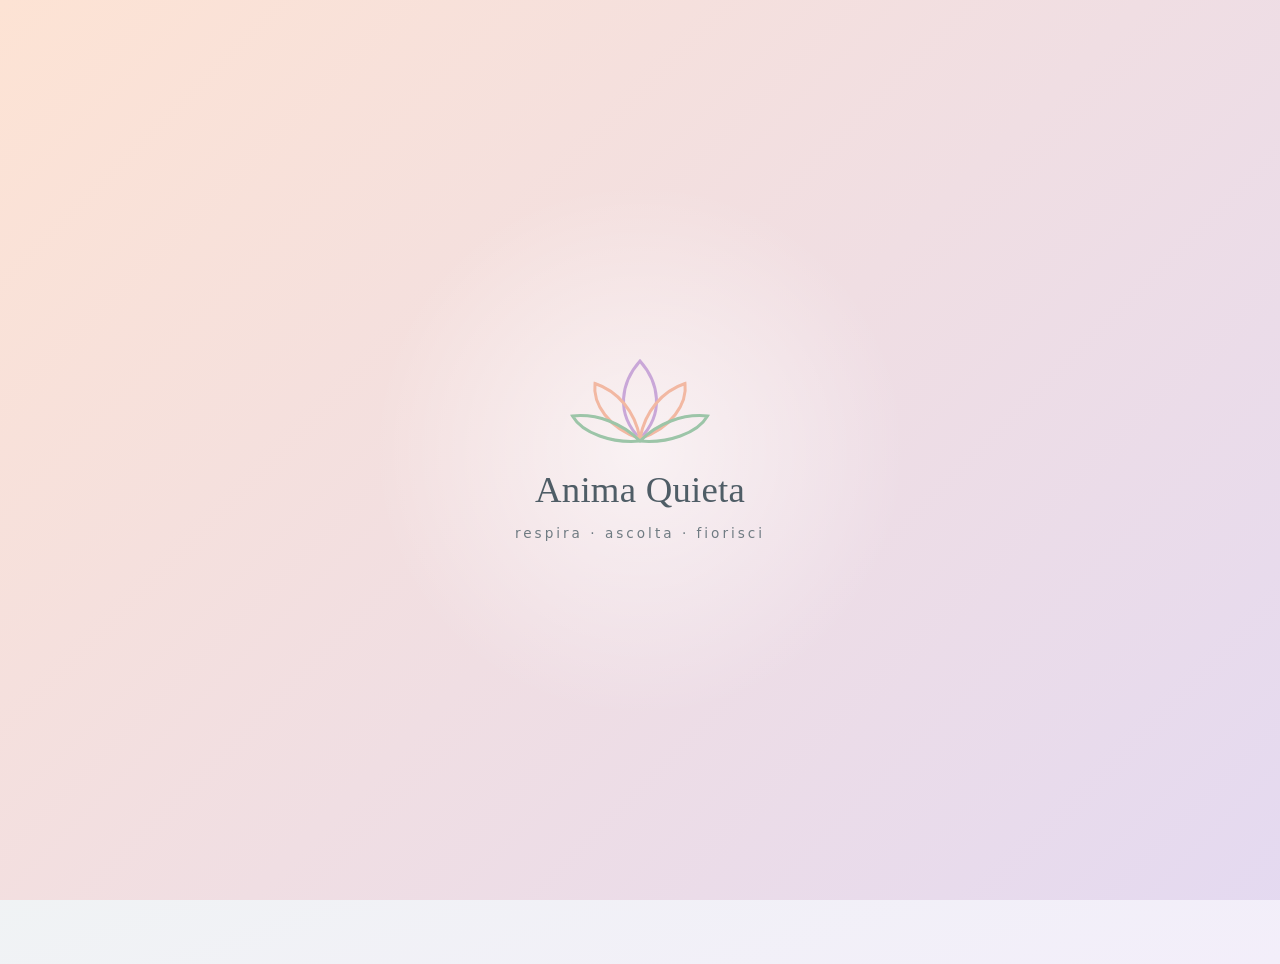
==== index.html @ 66c874cc "Anima Quieta v1" ====
<!doctype html>
<html lang="it">
<head>
<meta charset="utf-8">
<meta name="viewport" content="width=device-width,initial-scale=1,viewport-fit=cover">
<title>Anima Quieta · di Alessio</title>
<meta name="description" content="Meditazione, musiche rilassanti e consigli saggi. Gratis, senza pubblicità, senza raccolta dati.">
<meta name="theme-color" content="#cfe3d4">
<link rel="manifest" href="manifest.webmanifest">
<link rel="icon" href="icons/icon.svg" type="image/svg+xml">
<link rel="apple-touch-icon" href="icons/icon-192.png">
<link rel="stylesheet" href="style.css">
</head>
<body>
<div id="splash" aria-hidden="true">
  <div class="sp-glow"></div>
  <svg class="sp-lotus" viewBox="0 0 120 80"><g fill="none" stroke-width="2.4" stroke-linecap="round">
    <path class="pt" d="M60 70 C40 50 45 25 60 8 C75 25 80 50 60 70Z" stroke="#c9a7d8"/>
    <path class="pt" d="M60 70 C35 62 22 42 24 26 C42 32 56 48 60 70Z" stroke="#f2b8a2"/>
    <path class="pt" d="M60 70 C85 62 98 42 96 26 C78 32 64 48 60 70Z" stroke="#f2b8a2"/>
    <path class="pt" d="M60 72 C38 74 14 66 6 52 C26 50 46 58 60 72Z" stroke="#9cc5a8"/>
    <path class="pt" d="M60 72 C82 74 106 66 114 52 C94 50 74 58 60 72Z" stroke="#9cc5a8"/></g></svg>
  <h1 class="sp-title">Anima Quieta</h1>
  <p class="sp-sub">respira · ascolta · fiorisci</p>
</div>

<div id="scene" aria-hidden="true"></div>
<canvas id="particles" aria-hidden="true"></canvas>
<div id="sweep" aria-hidden="true"></div>

<header class="top">
  <button class="brand" data-go="home" aria-label="Home"><img src="icons/icon.svg" alt=""><span>Anima Quieta</span></button>
  <button id="musicBtn" class="round" aria-pressed="false" aria-label="Musica di sottofondo"><span class="ico">♪</span><span class="lbl">Musica</span></button>
</header>

<main id="views">
<!-- HOME -->
<section class="view" id="v-home" data-scene="alba">
  <div class="hero">
    <p class="hello" id="hello">Buongiorno</p>
    <h2>Benvenuto nel tuo angolo di pace</h2>
    <p class="lead">Prenditi un momento. Qui trovi meditazione, respiro, musiche rilassanti e parole gentili.</p>
  </div>
  <div class="daily card c-peach stag">
    <h3>🌿 Consiglio del giorno</h3>
    <p id="dailyTip"></p>
  </div>
  <nav class="grid">
    <button class="tile c-sage stag" data-go="medita"><span class="em">🧘</span><b>Meditazione</b><small>Basi, posizioni, guide</small></button>
    <button class="tile c-sky stag" data-go="respiro"><span class="em">🌬️</span><b>Respiro guidato</b><small>4-7-8, quadrato, pancia</small></button>
    <button class="tile c-lav stag" data-go="musica"><span class="em">🎶</span><b>Musiche rilassanti</b><small>Spa, pioggia, onde…</small></button>
    <button class="tile c-rose stag" data-go="consiglio"><span class="em">💬</span><b>Chiedi un consiglio</b><small>Una parola amica</small></button>
    <button class="tile c-peach stag wide" data-go="chisono"><span class="em">🌸</span><b>Chi sono</b><small>Alessio · poesia, fotografia, benessere</small></button>
  </nav>
</section>

<!-- MEDITAZIONE -->
<section class="view" id="v-medita" data-scene="loto" hidden>
  <h2 class="ttl stag">Meditazione</h2>
  <div class="tabs stag" role="tablist">
    <button class="on" data-tab="m-cos">Cos'è</button><button data-tab="m-basi">Primi passi</button><button data-tab="m-pos">Posizioni</button><button data-tab="m-guide">Guide</button><button data-tab="m-err">Errori e consigli</button>
  </div>
  <div class="tab on" id="m-cos">
    <div class="card c-sage stag"><h3>Che cos'è la meditazione</h3>
    <p>Meditare significa <b>allenare l'attenzione</b>: scegli un punto su cui appoggiarla (di solito il respiro) e, ogni volta che la mente si allontana, la riporti lì con gentilezza.</p>
    <p>Non serve "svuotare la mente" né credere in qualcosa di particolare. È un'abitudine semplice, come curare un giardino: pochi minuti al giorno, con costanza.</p></div>
    <div class="card c-sky stag"><h3>Cosa può darti</h3><ul class="dots">
    <li>Più calma e meno tensione nei momenti difficili.</li><li>Più consapevolezza di pensieri ed emozioni.</li><li>Un aiuto a rilassarsi prima di dormire.</li><li>Più presenza nelle cose di tutti i giorni.</li></ul>
    <p class="note">I benefici variano da persona a persona. La meditazione non sostituisce le cure mediche o psicologiche.</p></div>
  </div>
  <div class="tab" id="m-basi">
    <div class="card c-lav stag"><h3>La tua prima meditazione, passo passo</h3><ol class="steps">
    <li><b>Scegli un posto tranquillo</b> e spegni le notifiche.</li>
    <li><b>Siediti comodo</b> su una sedia o un cuscino, schiena dritta ma morbida, spalle rilassate.</li>
    <li><b>Metti un timer</b> di 5 minuti, così non pensi all'orologio.</li>
    <li><b>Chiudi gli occhi</b> o abbassa lo sguardo verso il pavimento.</li>
    <li><b>Ascolta il respiro</b> naturale: l'aria che entra e che esce dal naso, la pancia che si muove.</li>
    <li><b>Quando ti distrai</b> (succederà tante volte, è normale), nota "sto pensando" e torna al respiro, senza giudicarti.</li>
    <li><b>Alla fine</b>, fai un respiro profondo, muovi mani e piedi e riapri gli occhi piano.</li></ol>
    <p>Ripeti ogni giorno, meglio alla stessa ora. Dopo una o due settimane puoi passare a 10 minuti.</p></div>
  </div>
  <div class="tab" id="m-pos"><div id="postures"></div></div>
  <div class="tab" id="m-guide">
    <p class="lead stag">Meditazioni brevi da seguire. Premi "Inizia": le frasi cambiano da sole.</p>
    <div id="guides"></div>
  </div>
  <div class="tab" id="m-err">
    <div class="card c-rose stag"><h3>Errori comuni</h3><ul class="dots">
    <li><b>Voler fermare i pensieri.</b> I pensieri arrivano sempre: l'esercizio è accorgersene e tornare.</li>
    <li><b>Giudicarsi.</b> "Non sono capace" è solo un altro pensiero. Lascialo passare.</li>
    <li><b>Esagerare con la durata.</b> Meglio 5 minuti ogni giorno che un'ora una volta al mese.</li>
    <li><b>Forzare la postura.</b> Se fa male, cambia posizione. La sedia va benissimo.</li>
    <li><b>Controllare il respiro troppo.</b> Nella meditazione di base il respiro è naturale, non forzato.</li>
    <li><b>Aspettarsi esperienze speciali.</b> La pace arriva in modo semplice e graduale.</li></ul></div>
    <div class="card c-sage stag"><h3>Consigli utili</h3><ul class="dots">
    <li>Medita prima di colazione o la sera prima di dormire.</li><li>Crea un piccolo angolo: un cuscino, una pianta, una candela (mai lasciarla accesa da sola).</li>
    <li>Usa la musica dell'app a volume basso, se ti aiuta.</li><li>Tieni un diario: due righe su come ti senti dopo.</li>
    <li>Se durante la meditazione emergono emozioni molto forti o ricordi dolorosi, fermati con gentilezza e, se serve, parlane con un professionista.</li>
    <li>Con le tecniche di respiro, se ti gira la testa torna a respirare normalmente.</li></ul></div>
  </div>
</section>

<!-- RESPIRO -->
<section class="view" id="v-respiro" data-scene="cielo" hidden>
  <h2 class="ttl stag">Respiro guidato</h2>
  <div class="tabs stag" id="breathTabs">
    <button class="on" data-br="478">4-7-8</button><button data-br="box">Respiro quadrato</button><button data-br="dia">Diaframmatico</button>
  </div>
  <p class="lead stag" id="brDesc"></p>
  <div class="breath stag">
    <div class="ring r1"></div><div class="ring r2"></div>
    <div id="bcircle"><span id="bphase">Pronto</span><small id="bcount"></small></div>
  </div>
  <div class="row stag"><button class="btn primary" id="bStart">Inizia</button><span id="bCycles" class="muted"></span></div>
  <p class="note stag">Respira senza sforzo. Se senti giramenti di testa o fastidio, fermati e torna al respiro normale. In gravidanza o con problemi respiratori o cardiaci, chiedi prima al medico per le pause lunghe (4-7-8).</p>
</section>

<!-- MUSICA -->
<section class="view" id="v-musica" data-scene="mare" hidden>
  <h2 class="ttl stag">Musiche rilassanti</h2>
  <p class="lead stag">Suoni creati dal vivo sul tuo telefono: nessun download, funzionano anche offline.</p>
  <div id="ambList" class="amb"></div>
  <div class="card c-sky stag">
    <h3>⏳ Timer</h3>
    <div class="chips" id="timerChips"><button data-min="0" class="on">Nessuno</button><button data-min="10">10 min</button><button data-min="20">20 min</button><button data-min="30">30 min</button><button data-min="60">60 min</button></div>
    <p class="muted" id="timerLeft"></p>
    <label class="vol">Volume <input type="range" id="vol" min="0" max="100" value="70"></label>
  </div>
</section>

<!-- CONSIGLIO -->
<section class="view" id="v-consiglio" data-scene="bosco" hidden>
  <h2 class="ttl stag">Chiedi un consiglio</h2>
  <p class="lead stag">Scrivi cosa hai nel cuore. Ti risponderò con una parola amica.</p>
  <form id="askForm" class="ask stag"><label for="q" class="sr">La tua domanda</label>
    <textarea id="q" rows="3" placeholder="Es. Mi sento in ansia per il lavoro, cosa posso fare?"></textarea>
    <button class="btn primary" type="submit">Chiedi 🌿</button></form>
  <div class="chips stag" id="suggest"></div>
  <div id="answer" class="card c-rose answer" hidden><p class="topic" id="aTopic"></p><p id="aText"></p>
    <div class="row"><button class="btn" id="another">Un altro consiglio</button><button class="btn ghost" id="copyA">Copia</button></div></div>
  <div class="row stag"><button class="btn ghost" id="randomTip">✨ Sorprendimi</button></div>
</section>

<!-- CHI SONO -->
<section class="view" id="v-chisono" data-scene="prato" hidden>
  <h2 class="ttl stag">Chi sono</h2>
  <div class="card c-peach stag bio">
    <div class="avatar" aria-hidden="true">A</div>
    <h3>Ciao, sono Alessio 🌿</h3>
    <p>Scrivo poesie e libri: ho pubblicato due libri, nati dal desiderio di dare parole a ciò che si sente nel silenzio.</p>
    <p>Sono fotografo e cerco la bellezza nei dettagli della natura: una foglia, la luce dell'alba, il mare che respira.</p>
    <p>La spiritualità e la meditazione fanno parte della mia vita ogni giorno. Mi occupo anche di benessere fisico, fitness e alimentazione consapevole, perché corpo e anima crescono insieme.</p>
    <p>Ho creato <b>Anima Quieta</b> come un piccolo rifugio gratuito, per chiunque abbia bisogno di una pausa e di una parola gentile.</p>
  </div>
  <a class="btn tiktok stag" href="https://www.tiktok.com/@a_g.auren" target="_blank" rel="noopener">♪ Seguimi su TikTok · @a_g.auren</a>
  <div class="card c-lav stag"><h3>Contatti</h3>
    <p>Per informazioni puoi contattarmi via email:</p>
    <a class="btn" href="mailto:aleg.auren@gmail.com">✉️ aleg.auren@gmail.com</a>
    <a class="btn wa" href="https://wa.me/qr/L4SHBNHXK6KGN1" target="_blank" rel="noopener">💬 Scrivimi su WhatsApp</a>
  </div>
  <div class="card c-sage stag"><h3>Privacy</h3>
    <p>Anima Quieta non raccoglie dati personali: niente registrazione, niente pubblicità, niente tracciamento. Le domande che scrivi restano sul tuo telefono e non vengono inviate a nessuno. Le tue preferenze (per esempio il volume) sono salvate solo sul dispositivo.</p>
    <p class="muted">Il sito è ospitato su GitHub Pages, che come ogni server può trattare in modo tecnico l'indirizzo IP per farlo funzionare. I link a TikTok, WhatsApp ed email aprono servizi esterni con le loro regole.</p></div>
  <p class="muted center">Anima Quieta · gratuita per sempre · v1.0</p>
</section>
</main>

<nav class="bottom" aria-label="Sezioni">
  <button data-go="home" class="on"><span>🏡</span>Home</button>
  <button data-go="medita"><span>🧘</span>Medita</button>
  <button data-go="respiro"><span>🌬️</span>Respira</button>
  <button data-go="musica"><span>🎶</span>Suoni</button>
  <button data-go="consiglio"><span>💬</span>Consiglio</button>
</nav>
<script src="advice.js"></script>
<script src="audio.js"></script>
<script src="app.js"></script>
</body>
</html>
---- style.css ----
:root{--sage:#cfe3d4;--sage2:#8fb89a;--lav:#e3d9f2;--lav2:#a98fd0;--peach:#fde3d4;--peach2:#e9a07f;--sky:#d6ebf7;--sky2:#7fb3d6;--rose:#f8dbe3;--rose2:#d9879f;--ink:#3e4a52;--muted:#6f7b82;--r:22px}
*{box-sizing:border-box;-webkit-tap-highlight-color:transparent}
html,body{margin:0}
body{font-family:"Nunito","Segoe UI",system-ui,-apple-system,sans-serif;color:var(--ink);background:linear-gradient(160deg,#fbf6ef,#eef6f1 40%,#f3eefa);min-height:100vh;font-size:17px;line-height:1.55;overflow-x:hidden}
h1,h2,h3{font-family:Georgia,"Times New Roman",serif;font-weight:500;letter-spacing:.2px}
a{color:#5d7fa0}
.sr{position:absolute;width:1px;height:1px;overflow:hidden;clip:rect(0 0 0 0)}
button{font:inherit;color:inherit;cursor:pointer}
:focus-visible{outline:3px solid var(--lav2);outline-offset:2px}

/* splash */
#splash{position:fixed;inset:0;z-index:100;display:flex;flex-direction:column;align-items:center;justify-content:center;background:linear-gradient(135deg,#fde3d4,#e3d9f2 35%,#d6ebf7 70%,#cfe3d4);background-size:300% 300%;animation:grad 6s ease infinite;transition:opacity 1s ease,filter 1s ease}
#splash.out{opacity:0;filter:blur(12px);pointer-events:none}
.sp-glow{position:absolute;width:60vmin;height:60vmin;border-radius:50%;background:radial-gradient(circle,#fff9 0,#fff0 70%);animation:breathe 4s ease-in-out infinite}
.sp-lotus{width:150px;position:relative}
.pt{stroke-dasharray:220;stroke-dashoffset:220;animation:draw 2.2s ease forwards}
.pt:nth-child(2),.pt:nth-child(3){animation-delay:.3s}.pt:nth-child(4),.pt:nth-child(5){animation-delay:.6s}
.sp-title{font-size:2.3rem;margin:.6rem 0 0;opacity:0;animation:rise 1.2s .9s ease forwards;color:#4f5d66}
.sp-sub{opacity:0;animation:rise 1.2s 1.3s ease forwards;color:var(--muted);letter-spacing:3px;font-size:.85rem;margin:.3rem}
@keyframes draw{to{stroke-dashoffset:0}}
@keyframes rise{from{opacity:0;transform:translateY(14px)}to{opacity:1;transform:none}}
@keyframes grad{0%,100%{background-position:0 50%}50%{background-position:100% 50%}}
@keyframes breathe{0%,100%{transform:scale(.9);opacity:.7}50%{transform:scale(1.08);opacity:1}}

/* scene parallax */
#scene{position:fixed;inset:0;z-index:0;pointer-events:none;overflow:hidden}
#scene .sc{position:absolute;inset:0;opacity:0;transition:opacity 1.4s ease}
#scene .sc.on{opacity:1}
#scene .ly{position:absolute;left:-5%;width:110%;bottom:0;will-change:transform}
#scene .sky{position:absolute;inset:0}
#scene .sun{position:absolute;border-radius:50%;filter:blur(1px);animation:breathe 9s ease-in-out infinite}
#scene .cloud{position:absolute;height:28px;border-radius:30px;background:#fff8;filter:blur(4px);animation:drift 60s linear infinite}
@keyframes drift{from{transform:translateX(-30vw)}to{transform:translateX(130vw)}}
.wave{animation:sway 9s ease-in-out infinite alternate}
@keyframes sway{from{transform:translateX(-2%)}to{transform:translateX(2%)}}
#particles{position:fixed;inset:0;z-index:1;pointer-events:none}
#sweep{position:fixed;inset:0;z-index:60;pointer-events:none;overflow:hidden}
#sweep i{position:absolute;left:-60px;font-style:normal;font-size:28px;animation:sweep 1.3s cubic-bezier(.4,.1,.3,1) forwards;opacity:.9}
@keyframes sweep{0%{transform:translate(0,0) rotate(0)}100%{transform:translate(120vw,-25vh) rotate(540deg);opacity:0}}

/* layout */
.top{position:sticky;top:0;z-index:20;display:flex;justify-content:space-between;align-items:center;padding:calc(10px + env(safe-area-inset-top)) 16px 10px;backdrop-filter:blur(10px);background:#ffffff70}
.brand{display:flex;align-items:center;gap:8px;border:0;background:none;font-family:Georgia,serif;font-size:1.15rem}
.brand img{width:34px;height:34px;border-radius:10px}
.round{border:0;border-radius:30px;padding:8px 14px;background:#fff;box-shadow:0 4px 14px #a98fd033;display:flex;gap:6px;align-items:center}
.round[aria-pressed=true]{background:linear-gradient(135deg,var(--lav),var(--sky))}
.round[aria-pressed=true] .ico{animation:breathe 2s infinite}
main{position:relative;z-index:5;max-width:640px;margin:0 auto;padding:6px 16px 110px;min-height:80vh}
.view{animation:vin .8s cubic-bezier(.2,.7,.2,1) both}
.view.leaving{animation:vout .45s ease forwards}
@keyframes vin{from{opacity:0;transform:translateY(24px) scale(.98);filter:blur(8px)}to{opacity:1;transform:none;filter:none}}
@keyframes vout{to{opacity:0;transform:translateX(-30px) scale(.98);filter:blur(8px)}}
.stag{opacity:0;animation:rise .7s ease forwards;animation-delay:calc(var(--i,0)*80ms + .15s)}
.hero{padding:20px 4px 6px}
.hello{margin:0;color:var(--sage2);font-weight:700;letter-spacing:1px}
.hero h2{font-size:1.9rem;margin:.2rem 0;line-height:1.2}
.lead{color:var(--muted)}
.ttl{font-size:2rem;margin:16px 4px 10px}
.card{border-radius:var(--r);padding:16px 18px;margin:14px 0;background:#ffffffb8;backdrop-filter:blur(6px);box-shadow:0 8px 24px #7f9aa522;border:1px solid #fff}
.card h3{margin:.1rem 0 .5rem;font-size:1.3rem}
.c-sage{background:linear-gradient(135deg,#ffffffd0,#cfe3d4c0)}.c-lav{background:linear-gradient(135deg,#ffffffd0,#e3d9f2c0)}.c-peach{background:linear-gradient(135deg,#ffffffd0,#fde3d4c0)}.c-sky{background:linear-gradient(135deg,#ffffffd0,#d6ebf7c0)}.c-rose{background:linear-gradient(135deg,#ffffffd0,#f8dbe3c0)}
.grid{display:grid;grid-template-columns:1fr 1fr;gap:12px;margin-top:8px}
.tile{border:1px solid #fff;border-radius:var(--r);padding:16px 14px;text-align:left;display:flex;flex-direction:column;gap:2px;min-height:128px;box-shadow:0 8px 22px #7f9aa522;transition:transform .35s ease,box-shadow .35s}
.tile.wide{grid-column:span 2;min-height:90px}
.tile .em{font-size:1.9rem;animation:float 5s ease-in-out infinite}
.tile:nth-child(2) .em{animation-delay:-1s}.tile:nth-child(3) .em{animation-delay:-2s}.tile:nth-child(4) .em{animation-delay:-3s}
.tile small{color:var(--muted)}
.tile:hover,.card:hover{transform:translateY(-3px) scale(1.01);box-shadow:0 14px 30px #7f9aa533}
.tile:active,.btn:active{transform:scale(.97)}
@keyframes float{0%,100%{transform:translateY(0) rotate(-3deg)}50%{transform:translateY(-6px) rotate(3deg)}}
.card{transition:transform .4s ease,box-shadow .4s}
.daily{animation:rise .7s .1s ease forwards,glow 6s ease-in-out 1s infinite}
@keyframes glow{0%,100%{box-shadow:0 8px 24px #e9a07f22}50%{box-shadow:0 8px 34px #e9a07f55}}
.tabs{display:flex;gap:8px;overflow-x:auto;padding:4px 2px 8px;scrollbar-width:none}
.tabs button,.chips button{flex:none;border:1px solid #fff;background:#ffffffa0;border-radius:30px;padding:8px 14px;transition:all .3s}
.tabs button.on,.chips button.on{background:linear-gradient(135deg,var(--sage),var(--sky));box-shadow:0 4px 12px #8fb89a44;font-weight:700}
.tab{display:none}.tab.on{display:block;animation:vin .6s ease both}
.chips{display:flex;flex-wrap:wrap;gap:8px;margin:10px 0}
.dots li,.steps li{margin:.4rem 0}
.note{font-size:.88rem;color:var(--muted);background:#ffffff90;border-radius:14px;padding:10px 12px}
.muted{color:var(--muted);font-size:.92rem}.center{text-align:center}
.btn{display:inline-flex;align-items:center;justify-content:center;gap:6px;border:0;border-radius:30px;padding:12px 20px;background:#fff;box-shadow:0 4px 14px #7f9aa533;text-decoration:none;color:var(--ink);font-weight:700;margin:4px 6px 4px 0;transition:transform .25s}
.btn.primary{background:linear-gradient(135deg,#a8d3b5,#b9a6e0);color:#fff;text-shadow:0 1px 2px #0002}
.btn.ghost{background:#ffffff90}
.btn.tiktok{background:linear-gradient(135deg,#25f4ee55,#fe2c5555),#fff;width:100%;margin:6px 0}
.btn.wa{background:#dff5e3}
.row{display:flex;align-items:center;flex-wrap:wrap;gap:6px;margin:10px 0}
/* postures */
.pos{display:flex;gap:14px;align-items:center}
.pos svg{flex:none;width:96px;height:96px;background:#ffffffa0;border-radius:18px}
.pos svg .fig{animation:breathe 5s ease-in-out infinite;transform-origin:50% 70%}
/* guides */
.gtext{min-height:3.2em;font-family:Georgia,serif;font-size:1.15rem;transition:opacity .6s}
.gtext.fade{opacity:0}
.prog{height:6px;border-radius:6px;background:#fff;overflow:hidden}.prog i{display:block;height:100%;width:0;background:linear-gradient(90deg,var(--sage2),var(--lav2));transition:width .5s}
/* breath */
.breath{position:relative;height:300px;display:flex;align-items:center;justify-content:center;margin:10px 0}
.ring{position:absolute;width:250px;height:250px;border-radius:50%;border:2px solid #ffffffb0;animation:breathe 6s ease-in-out infinite}
.ring.r2{width:290px;height:290px;animation-delay:-3s;opacity:.6}
#bcircle{width:130px;height:130px;border-radius:50%;background:radial-gradient(circle at 35% 30%,#fff,#cfe3d4 40%,#b9a6e0);box-shadow:0 0 40px #b9a6e077,inset 0 0 20px #fff8;display:flex;flex-direction:column;align-items:center;justify-content:center;transform:scale(1);transition-property:transform;transition-timing-function:ease-in-out}
#bphase{font-weight:700;font-size:1.05rem}#bcount{font-size:1.5rem}
/* music */
.amb{display:grid;grid-template-columns:1fr 1fr;gap:12px}
.amb button{border:1px solid #fff;border-radius:var(--r);padding:16px;text-align:left;min-height:100px;box-shadow:0 8px 22px #7f9aa522;transition:transform .3s}
.amb button.on{outline:3px solid #fff;box-shadow:0 0 0 6px #b9a6e055,0 10px 30px #b9a6e055}
.amb button.on .em{animation:breathe 2.5s infinite}
.amb .em{font-size:1.8rem;display:block}
.vol{display:flex;gap:10px;align-items:center}.vol input{flex:1;accent-color:var(--lav2)}
/* ask */
.ask textarea{width:100%;border:1px solid #fff;border-radius:18px;padding:14px;font:inherit;background:#ffffffd0;resize:vertical;box-shadow:inset 0 2px 6px #0000000a}
.ask .btn{margin-top:8px}
.answer{animation:vin .7s ease both}
.answer .topic{margin:0;color:var(--rose2);font-weight:700;font-size:.85rem;letter-spacing:1px;text-transform:uppercase}
#aText{font-family:Georgia,serif;font-size:1.2rem}
/* bio */
.bio .avatar{width:72px;height:72px;border-radius:50%;display:flex;align-items:center;justify-content:center;font:2rem Georgia,serif;color:#fff;background:linear-gradient(135deg,var(--peach2),var(--lav2),var(--sky2));animation:breathe 6s infinite;float:right;margin-left:10px}
/* bottom nav */
.bottom{position:fixed;bottom:0;left:0;right:0;z-index:30;display:flex;justify-content:space-around;padding:6px 4px calc(6px + env(safe-area-inset-bottom));background:#ffffffc8;backdrop-filter:blur(12px);border-top:1px solid #fff}
.bottom button{border:0;background:none;display:flex;flex-direction:column;align-items:center;font-size:.72rem;padding:4px 6px;border-radius:14px;color:var(--muted);transition:all .3s}
.bottom button span{font-size:1.3rem;transition:transform .3s}
.bottom button.on{color:var(--ink);background:linear-gradient(135deg,var(--sage),var(--lav))}
.bottom button.on span{transform:translateY(-2px) scale(1.12)}
@media (prefers-reduced-motion:reduce){*,*::before,*::after{animation-duration:.01ms!important;animation-iteration-count:1!important;transition-duration:.01ms!important}.stag{opacity:1}#particles{display:none}}
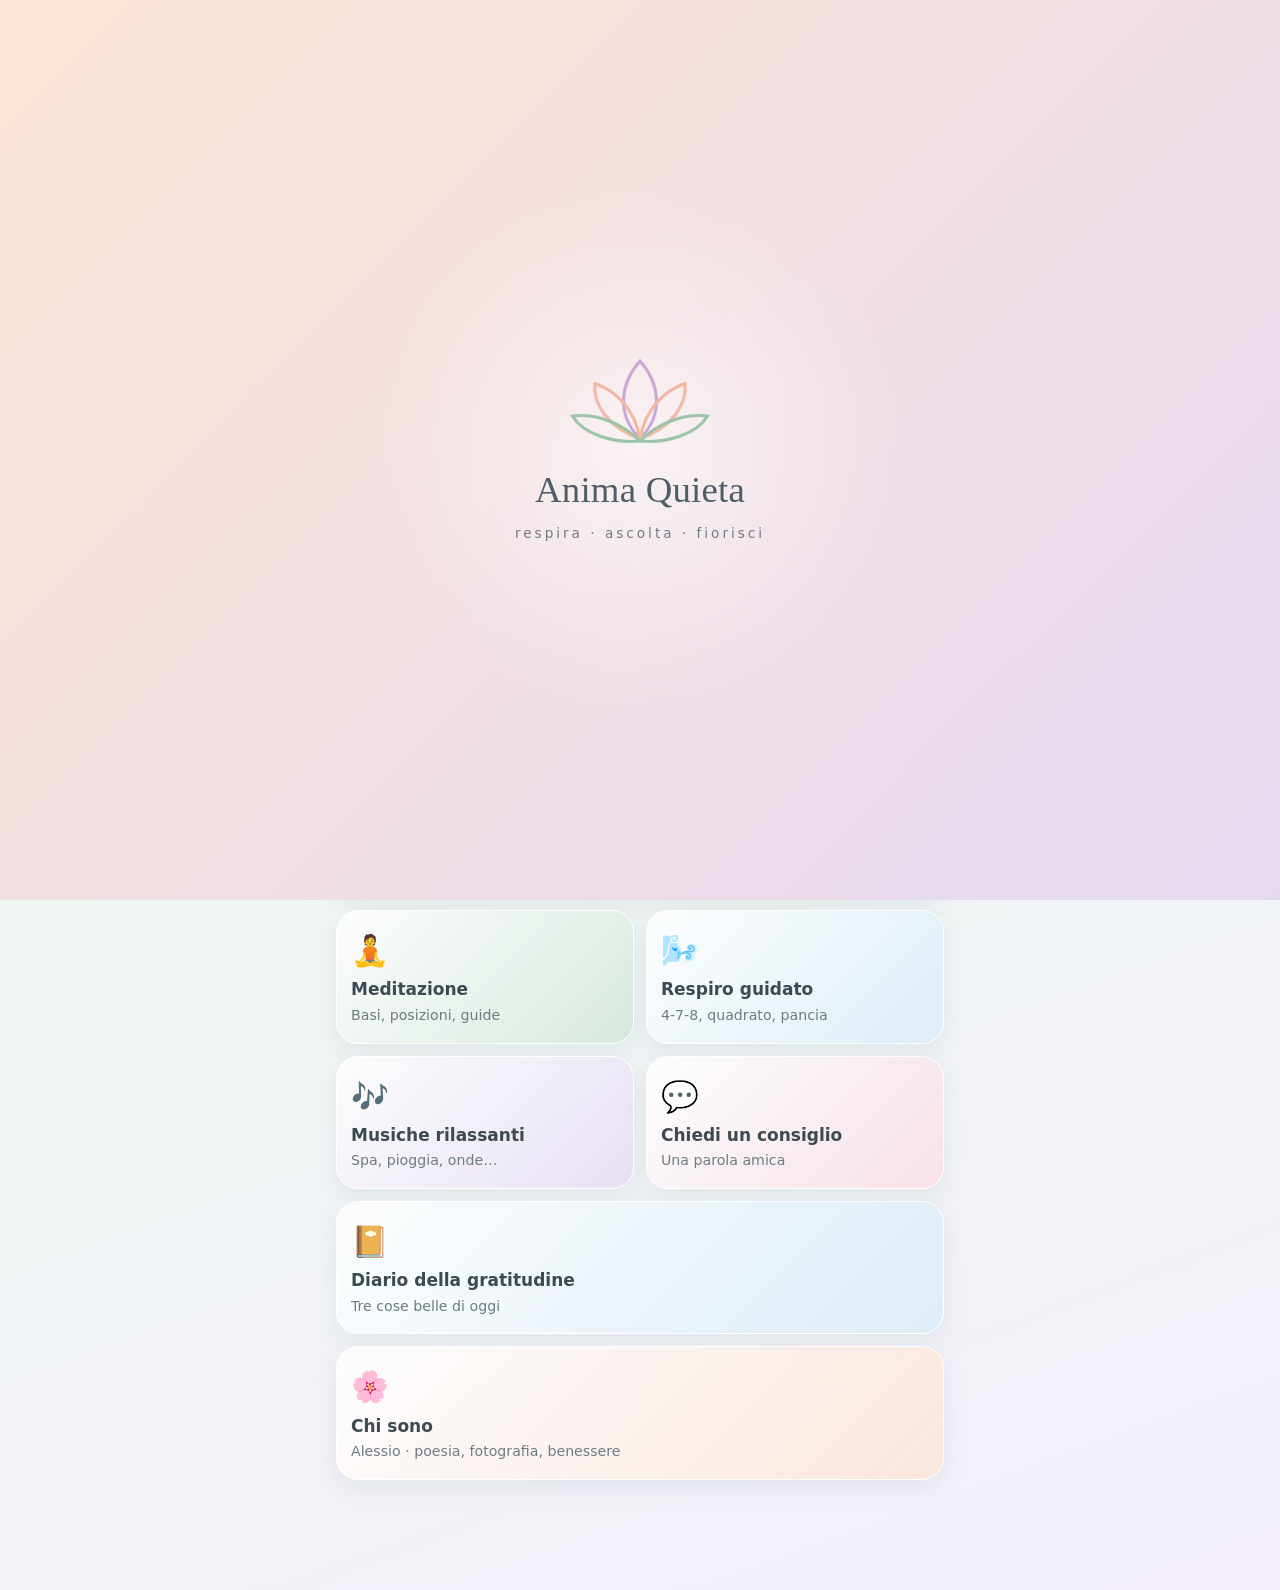
==== commit 96f44f95: "v1.2: fiore dei giorni, condividi, carta del giorno, diario della gratitudine" ====
--- a/index.html
+++ b/index.html
@@ -21,7 +21,7 @@
     <path class="pt" d="M60 72 C38 74 14 66 6 52 C26 50 46 58 60 72Z" stroke="#9cc5a8"/>
     <path class="pt" d="M60 72 C82 74 106 66 114 52 C94 50 74 58 60 72Z" stroke="#9cc5a8"/></g></svg>
   <h1 class="sp-title">Anima Quieta</h1>
-  <p class="sp-sub">respira · ascolta · fiorisci</p>
+  <p class="sp-sub" id="spSub">respira · ascolta · fiorisci</p>
 </div>
 
 <div id="scene" aria-hidden="true"></div>
@@ -29,151 +29,121 @@
 <div id="sweep" aria-hidden="true"></div>
 
 <header class="top">
-  <button class="brand" data-go="home" aria-label="Home"><img src="icons/icon.svg" alt=""><span>Anima Quieta</span></button>
-  <button id="musicBtn" class="round" aria-pressed="false" aria-label="Musica di sottofondo"><span class="ico">♪</span><span class="lbl">Musica</span></button>
+  <button class="brand" data-go="home" aria-label="Home"><img src="icons/icon.svg" alt="" width="34" height="34"><span>Anima Quieta</span></button>
+  <div class="tools">
+    <div class="langsel" role="group" data-i18n-aria="lang_aria"><button data-lang="it" lang="it">IT</button><button data-lang="en" lang="en">EN</button><button data-lang="fr" lang="fr">FR</button></div>
+    <button id="musicBtn" class="round" aria-pressed="false" data-i18n-aria="music_aria"><span class="ico" aria-hidden="true">♪</span><span class="lbl" data-i18n="music"></span></button>
+  </div>
 </header>
 
 <main id="views">
-<!-- HOME -->
 <section class="view" id="v-home" data-scene="alba">
   <div class="hero">
-    <p class="hello" id="hello">Buongiorno</p>
-    <h2>Benvenuto nel tuo angolo di pace</h2>
-    <p class="lead">Prenditi un momento. Qui trovi meditazione, respiro, musiche rilassanti e parole gentili.</p>
+    <p class="hello" id="hello"></p>
+    <h2 data-i18n="home_h"></h2>
+    <p class="lead" data-i18n="home_lead"></p>
   </div>
-  <div class="daily card c-peach stag">
-    <h3>🌿 Consiglio del giorno</h3>
-    <p id="dailyTip"></p>
+  <div class="duo">
+    <div class="card c-sage stag streak" id="streak"></div>
+    <div class="tarot stag" id="tarot"></div>
   </div>
+  <div class="daily card c-peach stag" aria-live="polite"><h3 data-i18n="daily_h"></h3><p id="dailyTip"></p><div class="row" id="dailyRow"></div></div>
   <nav class="grid">
-    <button class="tile c-sage stag" data-go="medita"><span class="em">🧘</span><b>Meditazione</b><small>Basi, posizioni, guide</small></button>
-    <button class="tile c-sky stag" data-go="respiro"><span class="em">🌬️</span><b>Respiro guidato</b><small>4-7-8, quadrato, pancia</small></button>
-    <button class="tile c-lav stag" data-go="musica"><span class="em">🎶</span><b>Musiche rilassanti</b><small>Spa, pioggia, onde…</small></button>
-    <button class="tile c-rose stag" data-go="consiglio"><span class="em">💬</span><b>Chiedi un consiglio</b><small>Una parola amica</small></button>
-    <button class="tile c-peach stag wide" data-go="chisono"><span class="em">🌸</span><b>Chi sono</b><small>Alessio · poesia, fotografia, benessere</small></button>
+    <button class="tile c-sage stag" data-go="medita"><span class="em" aria-hidden="true">🧘</span><b data-i18n="t_med"></b><small data-i18n="t_med_s"></small></button>
+    <button class="tile c-sky stag" data-go="respiro"><span class="em" aria-hidden="true">🌬️</span><b data-i18n="t_br"></b><small data-i18n="t_br_s"></small></button>
+    <button class="tile c-lav stag" data-go="musica"><span class="em" aria-hidden="true">🎶</span><b data-i18n="t_mus"></b><small data-i18n="t_mus_s"></small></button>
+    <button class="tile c-rose stag" data-go="consiglio"><span class="em" aria-hidden="true">💬</span><b data-i18n="t_ask"></b><small data-i18n="t_ask_s"></small></button>
+    <button class="tile c-sky stag wide" data-go="diario"><span class="em" aria-hidden="true">📔</span><b id="tDiary"></b><small id="tDiaryS"></small></button>
+    <button class="tile c-peach stag wide" data-go="chisono"><span class="em" aria-hidden="true">🌸</span><b data-i18n="t_me"></b><small data-i18n="t_me_s"></small></button>
   </nav>
 </section>
 
-<!-- MEDITAZIONE -->
 <section class="view" id="v-medita" data-scene="loto" hidden>
-  <h2 class="ttl stag">Meditazione</h2>
-  <div class="tabs stag" role="tablist">
-    <button class="on" data-tab="m-cos">Cos'è</button><button data-tab="m-basi">Primi passi</button><button data-tab="m-pos">Posizioni</button><button data-tab="m-guide">Guide</button><button data-tab="m-err">Errori e consigli</button>
+  <h2 class="ttl stag" data-i18n="med_ttl"></h2>
+  <div class="tabs stag" role="tablist" id="medTabs">
+    <button role="tab" aria-selected="true" class="on" data-tab="m-cos"></button><button role="tab" aria-selected="false" data-tab="m-basi"></button><button role="tab" aria-selected="false" data-tab="m-pos"></button><button role="tab" aria-selected="false" data-tab="m-guide"></button><button role="tab" aria-selected="false" data-tab="m-err"></button>
   </div>
-  <div class="tab on" id="m-cos">
-    <div class="card c-sage stag"><h3>Che cos'è la meditazione</h3>
-    <p>Meditare significa <b>allenare l'attenzione</b>: scegli un punto su cui appoggiarla (di solito il respiro) e, ogni volta che la mente si allontana, la riporti lì con gentilezza.</p>
-    <p>Non serve "svuotare la mente" né credere in qualcosa di particolare. È un'abitudine semplice, come curare un giardino: pochi minuti al giorno, con costanza.</p></div>
-    <div class="card c-sky stag"><h3>Cosa può darti</h3><ul class="dots">
-    <li>Più calma e meno tensione nei momenti difficili.</li><li>Più consapevolezza di pensieri ed emozioni.</li><li>Un aiuto a rilassarsi prima di dormire.</li><li>Più presenza nelle cose di tutti i giorni.</li></ul>
-    <p class="note">I benefici variano da persona a persona. La meditazione non sostituisce le cure mediche o psicologiche.</p></div>
-  </div>
-  <div class="tab" id="m-basi">
-    <div class="card c-lav stag"><h3>La tua prima meditazione, passo passo</h3><ol class="steps">
-    <li><b>Scegli un posto tranquillo</b> e spegni le notifiche.</li>
-    <li><b>Siediti comodo</b> su una sedia o un cuscino, schiena dritta ma morbida, spalle rilassate.</li>
-    <li><b>Metti un timer</b> di 5 minuti, così non pensi all'orologio.</li>
-    <li><b>Chiudi gli occhi</b> o abbassa lo sguardo verso il pavimento.</li>
-    <li><b>Ascolta il respiro</b> naturale: l'aria che entra e che esce dal naso, la pancia che si muove.</li>
-    <li><b>Quando ti distrai</b> (succederà tante volte, è normale), nota "sto pensando" e torna al respiro, senza giudicarti.</li>
-    <li><b>Alla fine</b>, fai un respiro profondo, muovi mani e piedi e riapri gli occhi piano.</li></ol>
-    <p>Ripeti ogni giorno, meglio alla stessa ora. Dopo una o due settimane puoi passare a 10 minuti.</p></div>
-  </div>
-  <div class="tab" id="m-pos"><div id="postures"></div></div>
-  <div class="tab" id="m-guide">
-    <p class="lead stag">Meditazioni brevi da seguire. Premi "Inizia": le frasi cambiano da sole.</p>
-    <div id="guides"></div>
-  </div>
-  <div class="tab" id="m-err">
-    <div class="card c-rose stag"><h3>Errori comuni</h3><ul class="dots">
-    <li><b>Voler fermare i pensieri.</b> I pensieri arrivano sempre: l'esercizio è accorgersene e tornare.</li>
-    <li><b>Giudicarsi.</b> "Non sono capace" è solo un altro pensiero. Lascialo passare.</li>
-    <li><b>Esagerare con la durata.</b> Meglio 5 minuti ogni giorno che un'ora una volta al mese.</li>
-    <li><b>Forzare la postura.</b> Se fa male, cambia posizione. La sedia va benissimo.</li>
-    <li><b>Controllare il respiro troppo.</b> Nella meditazione di base il respiro è naturale, non forzato.</li>
-    <li><b>Aspettarsi esperienze speciali.</b> La pace arriva in modo semplice e graduale.</li></ul></div>
-    <div class="card c-sage stag"><h3>Consigli utili</h3><ul class="dots">
-    <li>Medita prima di colazione o la sera prima di dormire.</li><li>Crea un piccolo angolo: un cuscino, una pianta, una candela (mai lasciarla accesa da sola).</li>
-    <li>Usa la musica dell'app a volume basso, se ti aiuta.</li><li>Tieni un diario: due righe su come ti senti dopo.</li>
-    <li>Se durante la meditazione emergono emozioni molto forti o ricordi dolorosi, fermati con gentilezza e, se serve, parlane con un professionista.</li>
-    <li>Con le tecniche di respiro, se ti gira la testa torna a respirare normalmente.</li></ul></div>
+  <div class="tab on" id="m-cos" role="tabpanel"><div class="card c-sage stag" data-i18n="m_cos1"></div><div class="card c-sky stag" data-i18n="m_cos2"></div></div>
+  <div class="tab" id="m-basi" role="tabpanel"><div class="card c-lav stag" data-i18n="m_basi"></div></div>
+  <div class="tab" id="m-pos" role="tabpanel"><div id="postures"></div></div>
+  <div class="tab" id="m-guide" role="tabpanel"><p class="lead stag" data-i18n="guides_lead"></p><div id="guides"></div></div>
+  <div class="tab" id="m-err" role="tabpanel"><div class="card c-rose stag" data-i18n="m_err1"></div><div class="card c-sage stag" data-i18n="m_err2"></div></div>
+</section>
+
+<section class="view" id="v-respiro" data-scene="cielo" hidden>
+  <h2 class="ttl stag" data-i18n="br_ttl"></h2>
+  <div class="tabs stag" id="breathTabs"><button class="on" data-br="478"></button><button data-br="box"></button><button data-br="dia"></button></div>
+  <p class="lead stag" id="brDesc"></p>
+  <div class="breath stag"><div class="ring r1"></div><div class="ring r2"></div>
+    <div id="bcircle" aria-live="polite"><span id="bphase"></span><small id="bcount"></small></div></div>
+  <div class="row stag"><button class="btn primary" id="bStart"></button><span id="bCycles" class="muted"></span></div>
+  <p class="note stag" data-i18n="br_note"></p>
+</section>
+
+<section class="view" id="v-musica" data-scene="mare" hidden>
+  <h2 class="ttl stag" data-i18n="mus_ttl"></h2>
+  <p class="lead stag" data-i18n="mus_lead"></p>
+  <div id="ambList" class="amb"></div>
+  <div class="card c-sky stag">
+    <h3 data-i18n="timer_h"></h3>
+    <div class="chips" id="timerChips"><button data-min="0" class="on" data-i18n="timer_none"></button><button data-min="10">10 min</button><button data-min="20">20 min</button><button data-min="30">30 min</button><button data-min="60">60 min</button></div>
+    <p class="muted" id="timerLeft" aria-live="polite"></p>
+    <label class="vol"><span data-i18n="vol"></span> <input type="range" id="vol" min="0" max="100" value="70"></label>
   </div>
 </section>
 
-<!-- RESPIRO -->
-<section class="view" id="v-respiro" data-scene="cielo" hidden>
-  <h2 class="ttl stag">Respiro guidato</h2>
-  <div class="tabs stag" id="breathTabs">
-    <button class="on" data-br="478">4-7-8</button><button data-br="box">Respiro quadrato</button><button data-br="dia">Diaframmatico</button>
-  </div>
-  <p class="lead stag" id="brDesc"></p>
-  <div class="breath stag">
-    <div class="ring r1"></div><div class="ring r2"></div>
-    <div id="bcircle"><span id="bphase">Pronto</span><small id="bcount"></small></div>
-  </div>
-  <div class="row stag"><button class="btn primary" id="bStart">Inizia</button><span id="bCycles" class="muted"></span></div>
-  <p class="note stag">Respira senza sforzo. Se senti giramenti di testa o fastidio, fermati e torna al respiro normale. In gravidanza o con problemi respiratori o cardiaci, chiedi prima al medico per le pause lunghe (4-7-8).</p>
+<section class="view" id="v-consiglio" data-scene="bosco" hidden>
+  <h2 class="ttl stag" data-i18n="ask_ttl"></h2>
+  <p class="lead stag" data-i18n="ask_lead"></p>
+  <form id="askForm" class="ask stag"><label for="q" class="sr" data-i18n="ask_label"></label>
+    <textarea id="q" rows="3" data-i18n-ph="ask_ph"></textarea>
+    <button class="btn primary" type="submit" data-i18n="ask_btn"></button></form>
+  <div class="chips stag" id="suggest"></div>
+  <div id="answer" class="card c-rose answer" hidden aria-live="polite"><p class="topic" id="aTopic"></p><p id="aText"></p>
+    <div class="row"><button class="btn" id="another" data-i18n="another"></button><button class="btn ghost" id="copyA" data-i18n="copy"></button></div></div>
+  <div class="row stag"><button class="btn ghost" id="randomTip" data-i18n="surprise"></button></div>
 </section>
 
-<!-- MUSICA -->
-<section class="view" id="v-musica" data-scene="mare" hidden>
-  <h2 class="ttl stag">Musiche rilassanti</h2>
-  <p class="lead stag">Suoni creati dal vivo sul tuo telefono: nessun download, funzionano anche offline.</p>
-  <div id="ambList" class="amb"></div>
-  <div class="card c-sky stag">
-    <h3>⏳ Timer</h3>
-    <div class="chips" id="timerChips"><button data-min="0" class="on">Nessuno</button><button data-min="10">10 min</button><button data-min="20">20 min</button><button data-min="30">30 min</button><button data-min="60">60 min</button></div>
-    <p class="muted" id="timerLeft"></p>
-    <label class="vol">Volume <input type="range" id="vol" min="0" max="100" value="70"></label>
-  </div>
+<section class="view" id="v-diario" data-scene="prato" hidden>
+  <h2 class="ttl stag" id="jTtl"></h2>
+  <p class="lead stag" id="jLead"></p>
+  <form class="card c-peach stag jform" id="jForm"><h3 id="jToday"></h3>
+    <label><span>1</span><input id="j1" maxlength="200" autocomplete="off"></label>
+    <label><span>2</span><input id="j2" maxlength="200" autocomplete="off"></label>
+    <label><span>3</span><input id="j3" maxlength="200" autocomplete="off"></label>
+    <div class="row"><button class="btn primary" type="submit" id="jSave"></button><span class="muted" id="jMsg" aria-live="polite"></span></div></form>
+  <p class="note stag" id="jPriv"></p>
+  <h3 class="stag" id="jPast"></h3>
+  <div id="jList"></div>
 </section>
 
-<!-- CONSIGLIO -->
-<section class="view" id="v-consiglio" data-scene="bosco" hidden>
-  <h2 class="ttl stag">Chiedi un consiglio</h2>
-  <p class="lead stag">Scrivi cosa hai nel cuore. Ti risponderò con una parola amica.</p>
-  <form id="askForm" class="ask stag"><label for="q" class="sr">La tua domanda</label>
-    <textarea id="q" rows="3" placeholder="Es. Mi sento in ansia per il lavoro, cosa posso fare?"></textarea>
-    <button class="btn primary" type="submit">Chiedi 🌿</button></form>
-  <div class="chips stag" id="suggest"></div>
-  <div id="answer" class="card c-rose answer" hidden><p class="topic" id="aTopic"></p><p id="aText"></p>
-    <div class="row"><button class="btn" id="another">Un altro consiglio</button><button class="btn ghost" id="copyA">Copia</button></div></div>
-  <div class="row stag"><button class="btn ghost" id="randomTip">✨ Sorprendimi</button></div>
-</section>
-
-<!-- CHI SONO -->
 <section class="view" id="v-chisono" data-scene="prato" hidden>
-  <h2 class="ttl stag">Chi sono</h2>
-  <div class="card c-peach stag bio">
-    <div class="avatar" aria-hidden="true">A</div>
-    <h3>Ciao, sono Alessio 🌿</h3>
-    <p>Scrivo poesie e libri: ho pubblicato due libri, nati dal desiderio di dare parole a ciò che si sente nel silenzio.</p>
-    <p>Sono fotografo e cerco la bellezza nei dettagli della natura: una foglia, la luce dell'alba, il mare che respira.</p>
-    <p>La spiritualità e la meditazione fanno parte della mia vita ogni giorno. Mi occupo anche di benessere fisico, fitness e alimentazione consapevole, perché corpo e anima crescono insieme.</p>
-    <p>Ho creato <b>Anima Quieta</b> come un piccolo rifugio gratuito, per chiunque abbia bisogno di una pausa e di una parola gentile.</p>
-  </div>
-  <a class="btn tiktok stag" href="https://www.tiktok.com/@a_g.auren" target="_blank" rel="noopener">♪ Seguimi su TikTok · @a_g.auren</a>
-  <div class="card c-lav stag"><h3>Contatti</h3>
-    <p>Per informazioni puoi contattarmi via email:</p>
+  <h2 class="ttl stag" data-i18n="me_ttl"></h2>
+  <div class="card c-peach stag bio"><div class="avatar" aria-hidden="true">A</div><div data-i18n="bio"></div></div>
+  <a class="btn tiktok stag" href="https://www.tiktok.com/@a_g.auren" target="_blank" rel="noopener" data-i18n="tiktok"></a>
+  <div class="card c-lav stag"><h3 data-i18n="contacts_h"></h3><p data-i18n="contacts_p"></p>
     <a class="btn" href="mailto:aleg.auren@gmail.com">✉️ aleg.auren@gmail.com</a>
-    <a class="btn wa" href="https://wa.me/qr/L4SHBNHXK6KGN1" target="_blank" rel="noopener">💬 Scrivimi su WhatsApp</a>
-  </div>
-  <div class="card c-sage stag"><h3>Privacy</h3>
-    <p>Anima Quieta non raccoglie dati personali: niente registrazione, niente pubblicità, niente tracciamento. Le domande che scrivi restano sul tuo telefono e non vengono inviate a nessuno. Le tue preferenze (per esempio il volume) sono salvate solo sul dispositivo.</p>
-    <p class="muted">Il sito è ospitato su GitHub Pages, che come ogni server può trattare in modo tecnico l'indirizzo IP per farlo funzionare. I link a TikTok, WhatsApp ed email aprono servizi esterni con le loro regole.</p></div>
-  <p class="muted center">Anima Quieta · gratuita per sempre · v1.0</p>
+    <a class="btn wa" href="https://wa.me/qr/L4SHBNHXK6KGN1" target="_blank" rel="noopener" data-i18n="wa"></a></div>
+  <div class="card c-sage stag" data-i18n="privacy"></div>
+  <p class="muted center" data-i18n="footer"></p>
 </section>
 </main>
 
-<nav class="bottom" aria-label="Sezioni">
-  <button data-go="home" class="on"><span>🏡</span>Home</button>
-  <button data-go="medita"><span>🧘</span>Medita</button>
-  <button data-go="respiro"><span>🌬️</span>Respira</button>
-  <button data-go="musica"><span>🎶</span>Suoni</button>
-  <button data-go="consiglio"><span>💬</span>Consiglio</button>
+<nav class="bottom" data-i18n-aria="nav_aria">
+  <button data-go="home" class="on"><span aria-hidden="true">🏡</span><em></em></button>
+  <button data-go="medita"><span aria-hidden="true">🧘</span><em></em></button>
+  <button data-go="respiro"><span aria-hidden="true">🌬️</span><em></em></button>
+  <button data-go="musica"><span aria-hidden="true">🎶</span><em></em></button>
+  <button data-go="consiglio"><span aria-hidden="true">💬</span><em></em></button>
+  <button data-go="chisono"><span aria-hidden="true">🌸</span><em></em></button>
 </nav>
+<script src="i18n.js"></script>
 <script src="advice.js"></script>
+<script src="advice_en.js"></script>
+<script src="advice_fr.js"></script>
+<script src="intentions.js"></script>
 <script src="audio.js"></script>
 <script src="app.js"></script>
+<script src="features.js"></script>
 </body>
 </html>
--- a/style.css
+++ b/style.css
@@ -121,3 +121,62 @@
 .bottom button.on{color:var(--ink);background:linear-gradient(135deg,var(--sage),var(--lav))}
 .bottom button.on span{transform:translateY(-2px) scale(1.12)}
 @media (prefers-reduced-motion:reduce){*,*::before,*::after{animation-duration:.01ms!important;animation-iteration-count:1!important;transition-duration:.01ms!important}.stag{opacity:1}#particles{display:none}}
+/* v1.1 */
+.tools{display:flex;gap:8px;align-items:center}
+.langsel{display:flex;background:#ffffffb0;border-radius:30px;padding:3px;box-shadow:0 4px 14px #a98fd022}
+.langsel button{border:0;background:none;border-radius:30px;padding:6px 9px;font-size:.78rem;font-weight:700;letter-spacing:.5px;color:var(--muted);transition:all .3s}
+.langsel button.on{background:linear-gradient(135deg,var(--lav),var(--peach));color:var(--ink);box-shadow:0 2px 8px #a98fd044}
+.brand span{white-space:nowrap}
+@media (max-width:380px){.brand span{display:none}}
+.round .lbl{max-width:92px;overflow:hidden;text-overflow:ellipsis;white-space:nowrap}
+.card{backdrop-filter:none;background-color:#ffffffc8}
+.bottom button{flex:1;min-width:0}
+.bottom button em{font-style:normal;white-space:nowrap;overflow:hidden;text-overflow:ellipsis;max-width:100%}
+.pos h3{margin:0}
+.tile{color:var(--ink)}
+.amb button{color:var(--ink)}
+.gtext{min-height:4.2em}
+@media (max-width:430px){.top{padding-left:12px;padding-right:12px}.round{padding:8px 11px}.round .lbl{display:none}.round .ico{font-size:1.15rem}.brand{font-size:1.05rem}}
+/* v1.2 features */
+.duo{display:grid;grid-template-columns:1fr;gap:0}
+.streak{display:flex;gap:14px;align-items:center}
+.fl-wrap{position:relative;flex:none;width:96px;height:90px}
+.flower{width:96px;height:90px;overflow:visible}
+.flower .fl-bloom{transform-box:fill-box;transform-origin:center;animation:sway2 6s ease-in-out infinite}
+.flower .fl-stem{transform-box:fill-box;transform-origin:bottom}
+.fl-wrap.grow .fl-p{transform-box:fill-box;transform-origin:bottom center;animation:sprout 1.4s cubic-bezier(.3,1.5,.5,1) both}
+.fl-wrap.grow .fl-stem{stroke-dasharray:120;stroke-dashoffset:120;animation:draw 1.2s ease forwards}
+@keyframes sprout{from{transform:scale(0);opacity:0}to{transform:scale(1);opacity:1}}
+@keyframes sway2{0%,100%{transform:rotate(-4deg)}50%{transform:rotate(4deg)}}
+.spark{position:absolute;left:46px;top:30px;width:8px;height:8px;border-radius:50%;background:#ffe3a3;box-shadow:0 0 12px #ffd27a;animation:spark 1.6s ease-out forwards;opacity:0}
+.spark.s2{animation-delay:.2s;left:30px;top:40px}.spark.s3{animation-delay:.4s;left:64px;top:38px}
+@keyframes spark{0%{opacity:0;transform:translateY(0) scale(.5)}30%{opacity:1}100%{opacity:0;transform:translateY(-50px) scale(1.4)}}
+.st-info h3{margin:0;font-size:1.15rem}.stage{color:var(--sage2)}
+.st-n{margin:.2rem 0}.st-msg{margin:.2rem 0 .3rem}
+.btn.sm{padding:7px 14px;font-size:.88rem}
+.tarot{perspective:1200px;margin:14px 0}
+.tcard{position:relative;display:block;width:100%;height:190px;border:0;padding:0;background:none;transform-style:preserve-3d;transition:transform 1s cubic-bezier(.4,.2,.2,1)}
+.tcard.flip{transform:rotateY(180deg)}
+.tcard:not(.flip){animation:hover3d 5s ease-in-out infinite}
+@keyframes hover3d{0%,100%{transform:rotateY(-6deg) translateY(0)}50%{transform:rotateY(6deg) translateY(-4px)}}
+.tface{position:absolute;inset:0;border-radius:var(--r);backface-visibility:hidden;-webkit-backface-visibility:hidden;display:flex;flex-direction:column;align-items:center;justify-content:center;gap:6px;padding:18px;box-shadow:0 10px 28px #7f9aa533;border:1px solid #fff;text-align:center}
+.tfront{background:radial-gradient(circle at 30% 20%,#fff8,#fff0 40%),linear-gradient(135deg,#b9a6e0,#f4c6d3 55%,#fde3d4);color:#fff;text-shadow:0 1px 3px #0002}
+.tfront b{font:500 1.5rem Georgia,serif}.tfront small{opacity:.95}
+.tstar{position:absolute;top:14px;left:18px;font-size:1.2rem;animation:breathe 3s infinite}.tmoon{position:absolute;bottom:12px;right:18px;font-size:1.3rem;animation:breathe 4s 1s infinite}
+.tback{transform:rotateY(180deg);background:linear-gradient(135deg,#fff,#e3d9f2 60%,#d6ebf7)}
+.tback small{color:var(--lav2);font-weight:700;letter-spacing:1px;text-transform:uppercase;font-size:.75rem}
+.tphrase{font:1.2rem/1.4 Georgia,serif;color:var(--ink)}
+.tshare{justify-content:center}
+.jform label{display:flex;align-items:center;gap:10px;margin:8px 0}
+.jform label span{flex:none;width:28px;height:28px;border-radius:50%;display:flex;align-items:center;justify-content:center;background:linear-gradient(135deg,var(--peach),var(--rose));font-weight:700}
+.jform input{flex:1;border:1px solid #fff;border-radius:14px;padding:12px;font:inherit;background:#ffffffd0;min-width:0}
+.jform.saved{animation:glow 1.2s ease}
+.jhint{display:block;font-family:"Nunito",system-ui,sans-serif;font-size:.85rem;margin-top:2px}
+.jday{animation:rise .6s ease both;animation-delay:calc(var(--i)*70ms)}
+.jday.bye{animation:vout .45s ease forwards}
+.jhead{display:flex;justify-content:space-between;align-items:center;gap:8px;flex-wrap:wrap}
+.jhead b{text-transform:capitalize}
+[hidden]{display:none!important}
+.jdel.arm{background:#f8dbe3;color:#a14d66}
+.tfront{background:radial-gradient(circle at 30% 20%,#fff6,#fff0 45%),linear-gradient(135deg,#9a84cf,#d98fae 55%,#e9a07f);text-shadow:0 1px 4px #0003}
+.jhead b{text-transform:none}.jhead b::first-letter{text-transform:uppercase}
